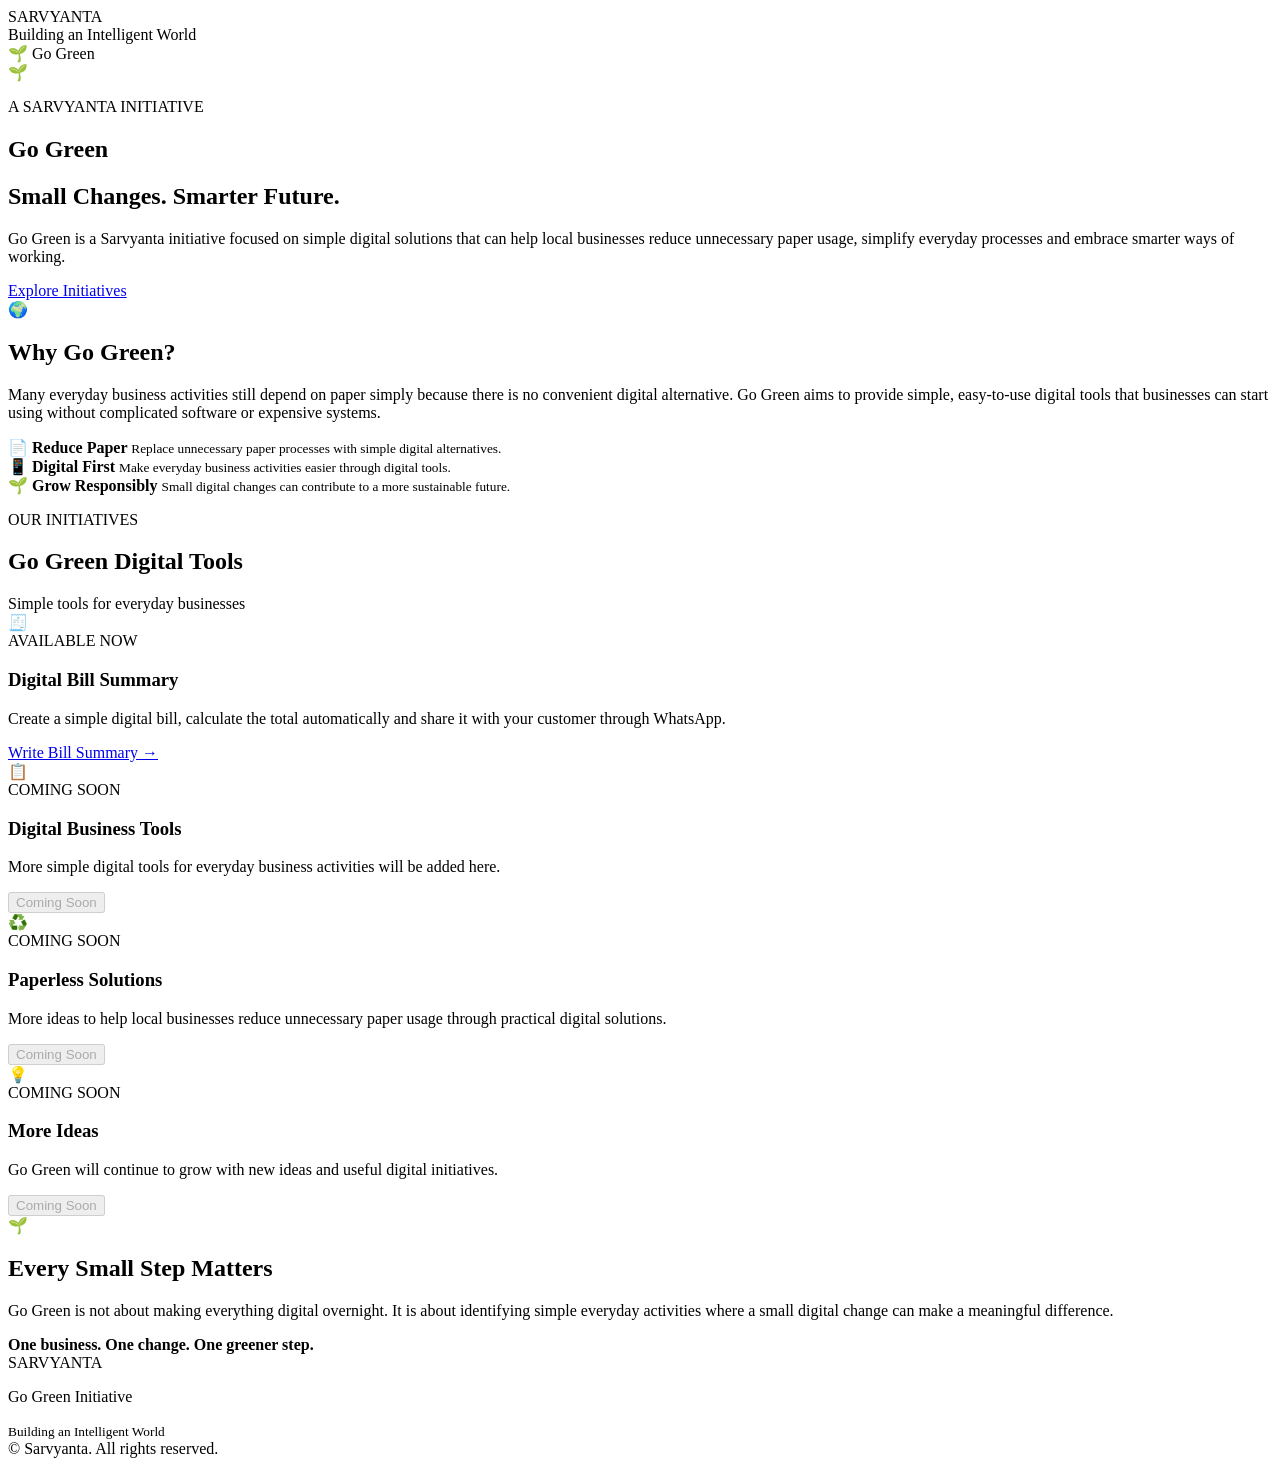
==== index.html @ 5d50a270 "Create index.html" ====
<!DOCTYPE html>
<html lang="en">

<head>

  <meta charset="UTF-8">

  <meta
    name="viewport"
    content="width=device-width, initial-scale=1.0">

  <title>Go Green | Sarvyanta</title>

  <meta
    name="description"
    content="Sarvyanta Go Green – simple digital initiatives that help businesses reduce unnecessary paper usage and adopt smarter digital solutions.">

  <link rel="stylesheet" href="style.css">

</head>


<body>


  <!-- HEADER -->

  <header class="top-bar">

    <div class="brand">

      <div class="brand-name">
        SARVYANTA
      </div>

      <div class="brand-tagline">
        Building an Intelligent World
      </div>

    </div>


    <div class="green-badge">
      🌱 Go Green
    </div>

  </header>



  <!-- HERO -->

  <main>

    <section class="hero">

      <div class="hero-leaf">
        🌱
      </div>


      <p class="initiative">
        A SARVYANTA INITIATIVE
      </p>


      <h1>
        Go Green
      </h1>


      <h2>
        Small Changes. Smarter Future.
      </h2>


      <p class="hero-text">

        Go Green is a Sarvyanta initiative focused on
        simple digital solutions that can help local
        businesses reduce unnecessary paper usage,
        simplify everyday processes and embrace
        smarter ways of working.

      </p>


      <a
        href="#initiatives"
        class="hero-btn">

        Explore Initiatives

      </a>

    </section>



    <!-- WHY GO GREEN -->

    <section class="intro-section">

      <div class="section-card">

        <div class="section-icon">
          🌍
        </div>


        <h2>
          Why Go Green?
        </h2>


        <p>

          Many everyday business activities still depend
          on paper simply because there is no convenient
          digital alternative.

          Go Green aims to provide simple,
          easy-to-use digital tools that businesses
          can start using without complicated software
          or expensive systems.

        </p>


        <div class="highlights">


          <div class="highlight">

            <span>
              📄
            </span>

            <strong>
              Reduce Paper
            </strong>

            <small>
              Replace unnecessary paper processes
              with simple digital alternatives.
            </small>

          </div>



          <div class="highlight">

            <span>
              📱
            </span>

            <strong>
              Digital First
            </strong>

            <small>
              Make everyday business activities
              easier through digital tools.
            </small>

          </div>



          <div class="highlight">

            <span>
              🌱
            </span>

            <strong>
              Grow Responsibly
            </strong>

            <small>
              Small digital changes can contribute
              to a more sustainable future.
            </small>

          </div>


        </div>

      </div>

    </section>



    <!-- INITIATIVES -->

    <section
      id="initiatives"
      class="initiatives-section">


      <div class="section-heading">

        <p>
          OUR INITIATIVES
        </p>

        <h2>
          Go Green Digital Tools
        </h2>

        <span>
          Simple tools for everyday businesses
        </span>

      </div>



      <div class="initiative-grid">


        <!-- BILL SUMMARY -->

        <div class="initiative-card active-card">

          <div class="card-icon">
            🧾
          </div>


          <div class="card-content">

            <span class="available">
              AVAILABLE NOW
            </span>


            <h3>
              Digital Bill Summary
            </h3>


            <p>

              Create a simple digital bill,
              calculate the total automatically
              and share it with your customer
              through WhatsApp.

            </p>


            <a
              href="BillSummary/"
              class="card-button">

              Write Bill Summary →

            </a>

          </div>

        </div>



        <!-- FUTURE FEATURE -->

        <div class="initiative-card future-card">

          <div class="card-icon">
            📋
          </div>


          <div class="card-content">

            <span class="coming">
              COMING SOON
            </span>


            <h3>
              Digital Business Tools
            </h3>


            <p>

              More simple digital tools for
              everyday business activities
              will be added here.

            </p>


            <button
              type="button"
              class="disabled-button"
              disabled>

              Coming Soon

            </button>

          </div>

        </div>



        <!-- FUTURE FEATURE -->

        <div class="initiative-card future-card">

          <div class="card-icon">
            ♻️
          </div>


          <div class="card-content">

            <span class="coming">
              COMING SOON
            </span>


            <h3>
              Paperless Solutions
            </h3>


            <p>

              More ideas to help local businesses
              reduce unnecessary paper usage
              through practical digital solutions.

            </p>


            <button
              type="button"
              class="disabled-button"
              disabled>

              Coming Soon

            </button>

          </div>

        </div>



        <!-- FUTURE FEATURE -->

        <div class="initiative-card future-card">

          <div class="card-icon">
            💡
          </div>


          <div class="card-content">

            <span class="coming">
              COMING SOON
            </span>


            <h3>
              More Ideas
            </h3>


            <p>

              Go Green will continue to grow
              with new ideas and useful digital
              initiatives.

            </p>


            <button
              type="button"
              class="disabled-button"
              disabled>

              Coming Soon

            </button>

          </div>

        </div>


      </div>

    </section>



    <!-- MESSAGE -->

    <section class="message-section">

      <div class="message-card">

        <div class="message-icon">
          🌱
        </div>


        <h2>
          Every Small Step Matters
        </h2>


        <p>

          Go Green is not about making everything
          digital overnight.

          It is about identifying simple everyday
          activities where a small digital change
          can make a meaningful difference.

        </p>


        <strong>
          One business. One change. One greener step.
        </strong>

      </div>

    </section>


  </main>



  <!-- FOOTER -->

  <footer>

    <div class="footer-brand">
      SARVYANTA
    </div>


    <p>
      Go Green Initiative
    </p>


    <small>
      Building an Intelligent World
    </small>


    <div class="copyright">
      © Sarvyanta. All rights reserved.
    </div>

  </footer>



  <script src="script.js"></script>

</body>

</html>
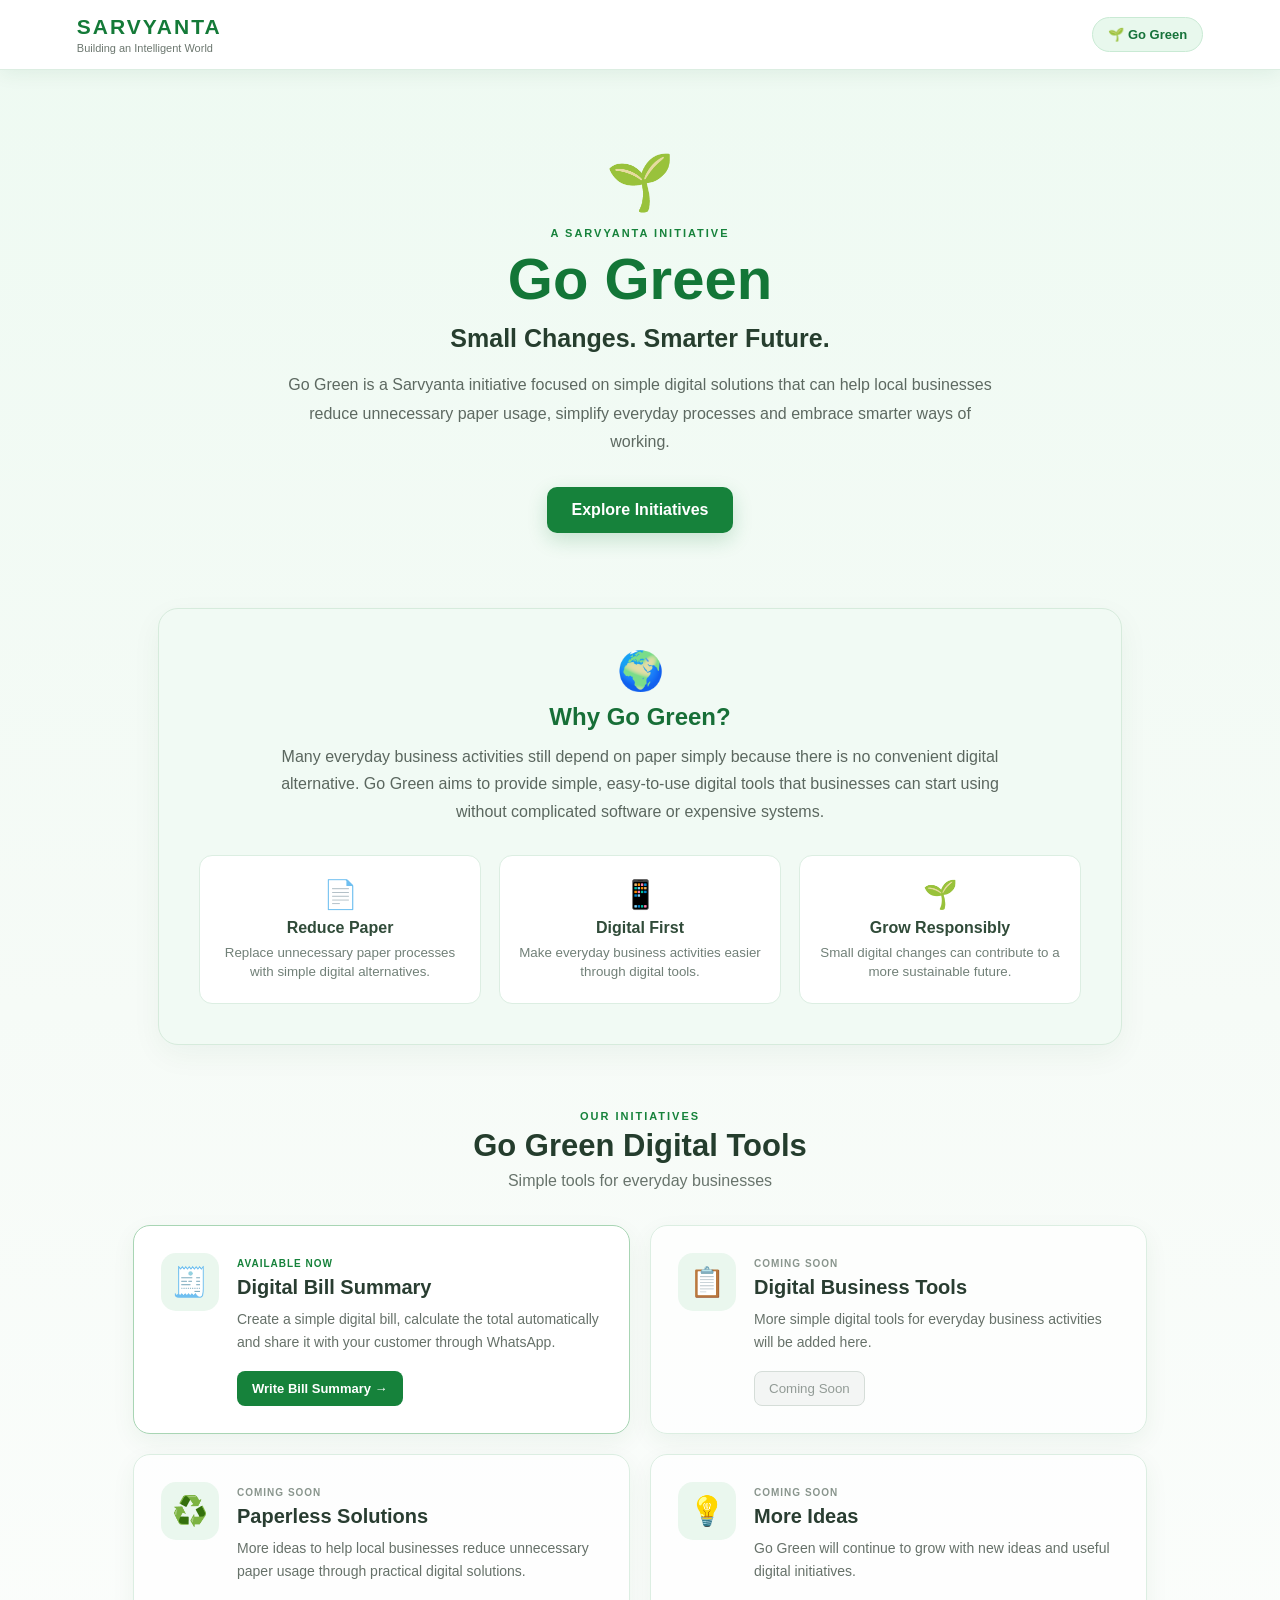
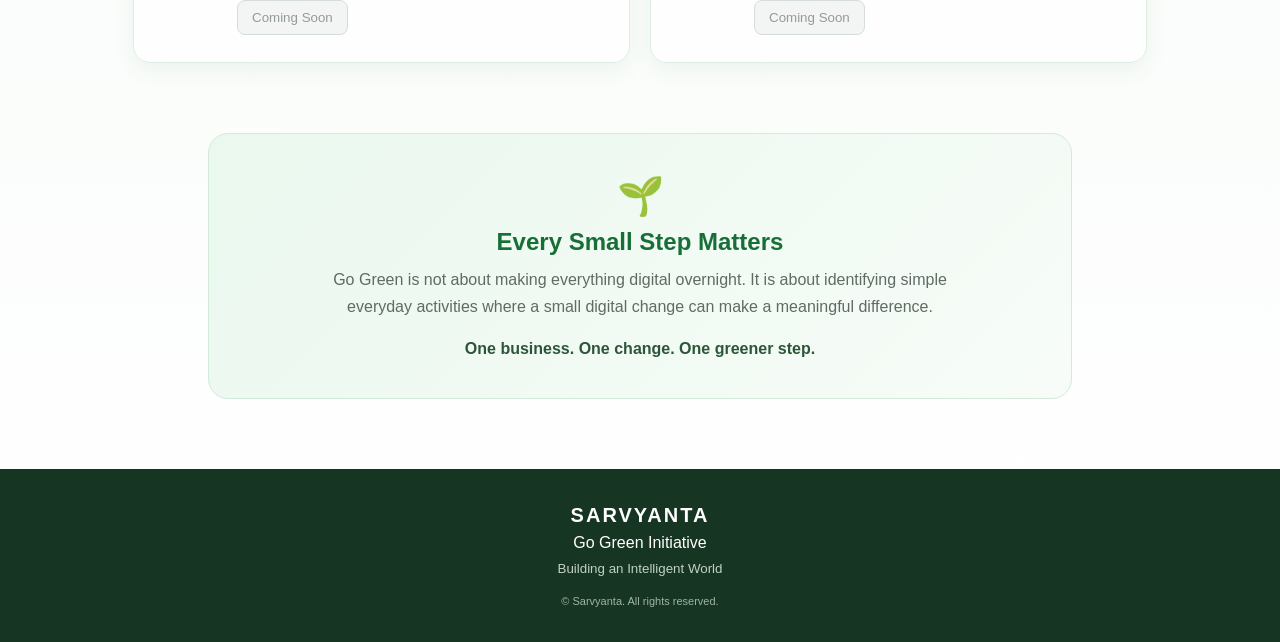
==== commit c585f5fa: "Update index.html" ====
--- a/index.html
+++ b/index.html
@@ -9,11 +9,99 @@
     name="viewport"
     content="width=device-width, initial-scale=1.0">
 
+
+  <!-- =========================
+       SEO
+  ========================== -->
+
   <title>Go Green | Sarvyanta</title>
 
   <meta
     name="description"
     content="Sarvyanta Go Green – simple digital initiatives that help businesses reduce unnecessary paper usage and adopt smarter digital solutions.">
+
+  <meta
+    name="keywords"
+    content="Sarvyanta Go Green, Go Green initiative, digital solutions, paperless business, digital business tools, digital bill, paper reduction, sustainable business">
+
+  <meta
+    name="robots"
+    content="index, follow">
+
+  <link
+    rel="canonical"
+    href="https://sarvyanta.com/GoGreen/">
+
+
+  <!-- =========================
+       OPEN GRAPH
+  ========================== -->
+
+  <meta
+    property="og:title"
+    content="Go Green | Sarvyanta">
+
+  <meta
+    property="og:description"
+    content="Sarvyanta Go Green – simple digital initiatives that help businesses reduce unnecessary paper usage and adopt smarter digital solutions.">
+
+  <meta
+    property="og:type"
+    content="website">
+
+  <meta
+    property="og:url"
+    content="https://sarvyanta.com/GoGreen/">
+
+  <meta
+    property="og:site_name"
+    content="Sarvyanta">
+
+
+  <!-- =========================
+       TWITTER / SOCIAL
+  ========================== -->
+
+  <meta
+    name="twitter:card"
+    content="summary">
+
+  <meta
+    name="twitter:title"
+    content="Go Green | Sarvyanta">
+
+  <meta
+    name="twitter:description"
+    content="Simple digital initiatives by Sarvyanta to help businesses reduce unnecessary paper usage and adopt smarter digital solutions.">
+
+
+  <!-- =========================
+       GOOGLE ANALYTICS
+       Measurement ID:
+       G-987ESMD68T
+  ========================== -->
+
+  <script
+    async
+    src="https://www.googletagmanager.com/gtag/js?id=G-987ESMD68T">
+  </script>
+
+  <script>
+    window.dataLayer = window.dataLayer || [];
+
+    function gtag() {
+      dataLayer.push(arguments);
+    }
+
+    gtag('js', new Date());
+
+    gtag('config', 'G-987ESMD68T');
+  </script>
+
+
+  <!-- =========================
+       STYLESHEET
+  ========================== -->
 
   <link rel="stylesheet" href="style.css">
 
@@ -479,4 +567,4 @@
 
 </body>
 
-</html>
+  </html>
--- a/style.css
+++ b/style.css
@@ -0,0 +1,875 @@
+* {
+  box-sizing: border-box;
+}
+
+html {
+  scroll-behavior: smooth;
+}
+
+body {
+  margin: 0;
+
+  font-family:
+    Arial,
+    Helvetica,
+    sans-serif;
+
+  color: #24352a;
+
+  background:
+    linear-gradient(
+      180deg,
+      #eefaf2 0%,
+      #f6fbf7 45%,
+      #ffffff 100%
+    );
+}
+
+
+/* =========================
+   HEADER
+========================= */
+
+.top-bar {
+
+  position: sticky;
+
+  top: 0;
+
+  z-index: 1000;
+
+  display: flex;
+
+  justify-content: space-between;
+
+  align-items: center;
+
+  padding:
+    15px 6%;
+
+  background:
+    rgba(255, 255, 255, 0.96);
+
+  border-bottom:
+    1px solid #dceee2;
+
+  box-shadow:
+    0 4px 18px
+    rgba(20, 80, 40, 0.07);
+
+}
+
+
+.brand-name {
+
+  font-size: 21px;
+
+  font-weight: 800;
+
+  letter-spacing: 2px;
+
+  color: #147a38;
+
+}
+
+
+.brand-tagline {
+
+  margin-top: 3px;
+
+  font-size: 11px;
+
+  color: #6c776f;
+
+}
+
+
+.green-badge {
+
+  padding:
+    9px 15px;
+
+  border-radius: 25px;
+
+  background: #e8f8ed;
+
+  border:
+    1px solid #c9ead4;
+
+  color: #16733a;
+
+  font-size: 13px;
+
+  font-weight: bold;
+
+}
+
+
+/* =========================
+   HERO
+========================= */
+
+.hero {
+
+  max-width: 900px;
+
+  margin: auto;
+
+  padding:
+    80px 20px 75px;
+
+  text-align: center;
+
+}
+
+
+.hero-leaf {
+
+  font-size: 55px;
+
+  margin-bottom: 12px;
+
+}
+
+
+.initiative {
+
+  margin: 0 0 8px;
+
+  font-size: 11px;
+
+  font-weight: bold;
+
+  letter-spacing: 2px;
+
+  color: #16823b;
+
+}
+
+
+.hero h1 {
+
+  margin: 0;
+
+  font-size: 58px;
+
+  line-height: 1.1;
+
+  color: #137637;
+
+}
+
+
+.hero h2 {
+
+  margin:
+    13px 0 18px;
+
+  font-size: 25px;
+
+  color: #263e2e;
+
+}
+
+
+.hero-text {
+
+  max-width: 720px;
+
+  margin: auto;
+
+  line-height: 1.8;
+
+  font-size: 16px;
+
+  color: #5d6961;
+
+}
+
+
+.hero-btn {
+
+  display: inline-block;
+
+  margin-top: 30px;
+
+  padding:
+    14px 25px;
+
+  border-radius: 10px;
+
+  background: #16823b;
+
+  color: white;
+
+  text-decoration: none;
+
+  font-weight: bold;
+
+  box-shadow:
+    0 7px 20px
+    rgba(22, 130, 59, 0.2);
+
+  transition: 0.2s ease;
+
+}
+
+
+.hero-btn:hover {
+
+  background: #10672f;
+
+  transform:
+    translateY(-2px);
+
+}
+
+
+/* =========================
+   INTRO
+========================= */
+
+.intro-section {
+
+  max-width: 1000px;
+
+  margin:
+    0 auto 65px;
+
+  padding:
+    0 18px;
+
+}
+
+
+.section-card {
+
+  padding: 40px;
+
+  text-align: center;
+
+  border-radius: 20px;
+
+  background: #f1faf4;
+
+  border:
+    1px solid #d6ebdc;
+
+  box-shadow:
+    0 10px 30px
+    rgba(20, 80, 40, 0.05);
+
+}
+
+
+.section-icon {
+
+  font-size: 38px;
+
+}
+
+
+.section-card h2 {
+
+  margin:
+    10px 0 12px;
+
+  color: #176f37;
+
+}
+
+
+.section-card > p {
+
+  max-width: 760px;
+
+  margin: auto;
+
+  line-height: 1.7;
+
+  color: #5b675f;
+
+}
+
+
+/* =========================
+   HIGHLIGHTS
+========================= */
+
+.highlights {
+
+  display: grid;
+
+  grid-template-columns:
+    repeat(3, 1fr);
+
+  gap: 18px;
+
+  margin-top: 30px;
+
+}
+
+
+.highlight {
+
+  padding: 22px 15px;
+
+  background: white;
+
+  border-radius: 13px;
+
+  border:
+    1px solid #dceee2;
+
+}
+
+
+.highlight span {
+
+  display: block;
+
+  font-size: 28px;
+
+  margin-bottom: 8px;
+
+}
+
+
+.highlight strong {
+
+  display: block;
+
+  color: #304b39;
+
+}
+
+
+.highlight small {
+
+  display: block;
+
+  margin-top: 6px;
+
+  line-height: 1.45;
+
+  color: #718078;
+
+}
+
+
+/* =========================
+   INITIATIVES
+========================= */
+
+.initiatives-section {
+
+  max-width: 1050px;
+
+  margin:
+    0 auto 70px;
+
+  padding:
+    0 18px;
+
+}
+
+
+.section-heading {
+
+  text-align: center;
+
+  margin-bottom: 35px;
+
+}
+
+
+.section-heading p {
+
+  margin: 0 0 6px;
+
+  font-size: 11px;
+
+  font-weight: bold;
+
+  letter-spacing: 2px;
+
+  color: #16823b;
+
+}
+
+
+.section-heading h2 {
+
+  margin: 0;
+
+  font-size: 31px;
+
+  color: #243d2d;
+
+}
+
+
+.section-heading span {
+
+  display: block;
+
+  margin-top: 8px;
+
+  color: #68746c;
+
+}
+
+
+/* =========================
+   CARD GRID
+========================= */
+
+.initiative-grid {
+
+  display: grid;
+
+  grid-template-columns:
+    repeat(2, 1fr);
+
+  gap: 20px;
+
+}
+
+
+.initiative-card {
+
+  display: flex;
+
+  gap: 18px;
+
+  padding: 27px;
+
+  border-radius: 17px;
+
+  background: white;
+
+  border:
+    1px solid #dceee2;
+
+  box-shadow:
+    0 8px 25px
+    rgba(20, 80, 40, 0.06);
+
+  transition:
+    transform 0.2s ease,
+    box-shadow 0.2s ease;
+
+}
+
+
+.active-card {
+
+  border:
+    1px solid #a8d5b4;
+
+}
+
+
+.initiative-card:hover {
+
+  transform:
+    translateY(-3px);
+
+  box-shadow:
+    0 14px 30px
+    rgba(20, 80, 40, 0.10);
+
+}
+
+
+.future-card {
+
+  background:
+    rgba(255,255,255,0.75);
+
+}
+
+
+.card-icon {
+
+  flex:
+    0 0 58px;
+
+  width: 58px;
+
+  height: 58px;
+
+  display: flex;
+
+  justify-content: center;
+
+  align-items: center;
+
+  border-radius: 15px;
+
+  background: #eaf7ee;
+
+  font-size: 29px;
+
+}
+
+
+.card-content {
+
+  flex: 1;
+
+}
+
+
+.available,
+.coming {
+
+  display: inline-block;
+
+  margin-bottom: 7px;
+
+  font-size: 10px;
+
+  font-weight: bold;
+
+  letter-spacing: 1px;
+
+}
+
+
+.available {
+
+  color: #16823b;
+
+}
+
+
+.coming {
+
+  color: #89958d;
+
+}
+
+
+.card-content h3 {
+
+  margin:
+    0 0 9px;
+
+  font-size: 20px;
+
+  color: #293d31;
+
+}
+
+
+.card-content p {
+
+  margin:
+    0 0 18px;
+
+  line-height: 1.6;
+
+  color: #667169;
+
+  font-size: 14px;
+
+}
+
+
+.card-button {
+
+  display: inline-block;
+
+  padding:
+    10px 15px;
+
+  border-radius: 8px;
+
+  background: #16823b;
+
+  color: white;
+
+  text-decoration: none;
+
+  font-size: 13px;
+
+  font-weight: bold;
+
+}
+
+
+.card-button:hover {
+
+  background: #10672f;
+
+}
+
+
+.disabled-button {
+
+  padding:
+    9px 14px;
+
+  border:
+    1px solid #d5ddd8;
+
+  border-radius: 8px;
+
+  background: #f3f5f4;
+
+  color: #929b96;
+
+}
+
+
+/* =========================
+   MESSAGE
+========================= */
+
+.message-section {
+
+  max-width: 900px;
+
+  margin:
+    0 auto 70px;
+
+  padding:
+    0 18px;
+
+}
+
+
+.message-card {
+
+  padding:
+    40px 25px;
+
+  text-align: center;
+
+  border-radius: 20px;
+
+  background:
+    linear-gradient(
+      135deg,
+      #eaf8ee,
+      #f7fcf8
+    );
+
+  border:
+    1px solid #d3ead9;
+
+}
+
+
+.message-icon {
+
+  font-size: 38px;
+
+}
+
+
+.message-card h2 {
+
+  margin:
+    10px 0;
+
+  color: #176f37;
+
+}
+
+
+.message-card p {
+
+  max-width: 680px;
+
+  margin:
+    0 auto 20px;
+
+  line-height: 1.7;
+
+  color: #5f6b63;
+
+}
+
+
+.message-card strong {
+
+  color: #2d5639;
+
+}
+
+
+/* =========================
+   FOOTER
+========================= */
+
+footer {
+
+  padding:
+    35px 20px;
+
+  text-align: center;
+
+  background: #173523;
+
+  color: white;
+
+}
+
+
+.footer-brand {
+
+  font-size: 20px;
+
+  font-weight: bold;
+
+  letter-spacing: 2px;
+
+}
+
+
+footer p {
+
+  margin:
+    7px 0;
+
+}
+
+
+footer small {
+
+  color: #bfd2c4;
+
+}
+
+
+.copyright {
+
+  margin-top: 18px;
+
+  font-size: 11px;
+
+  color: #9fb4a5;
+
+}
+
+
+/* =========================
+   MOBILE
+========================= */
+
+@media (max-width: 700px) {
+
+
+  .top-bar {
+
+    padding:
+      12px 4%;
+
+  }
+
+
+  .brand-name {
+
+    font-size: 18px;
+
+  }
+
+
+  .brand-tagline {
+
+    font-size: 9px;
+
+  }
+
+
+  .green-badge {
+
+    padding:
+      7px 10px;
+
+    font-size: 11px;
+
+  }
+
+
+  .hero {
+
+    padding:
+      55px 18px 50px;
+
+  }
+
+
+  .hero h1 {
+
+    font-size: 43px;
+
+  }
+
+
+  .hero h2 {
+
+    font-size: 21px;
+
+  }
+
+
+  .hero-text {
+
+    font-size: 14px;
+
+  }
+
+
+  .section-card {
+
+    padding:
+      28px 18px;
+
+  }
+
+
+  .highlights {
+
+    grid-template-columns: 1fr;
+
+  }
+
+
+  .initiative-grid {
+
+    grid-template-columns: 1fr;
+
+  }
+
+
+  .initiative-card {
+
+    padding:
+      22px;
+
+  }
+
+
+  .card-icon {
+
+    flex-basis: 48px;
+
+    width: 48px;
+
+    height: 48px;
+
+    font-size: 24px;
+
+  }
+
+
+  .section-heading h2 {
+
+    font-size: 26px;
+
+  }
+
+}
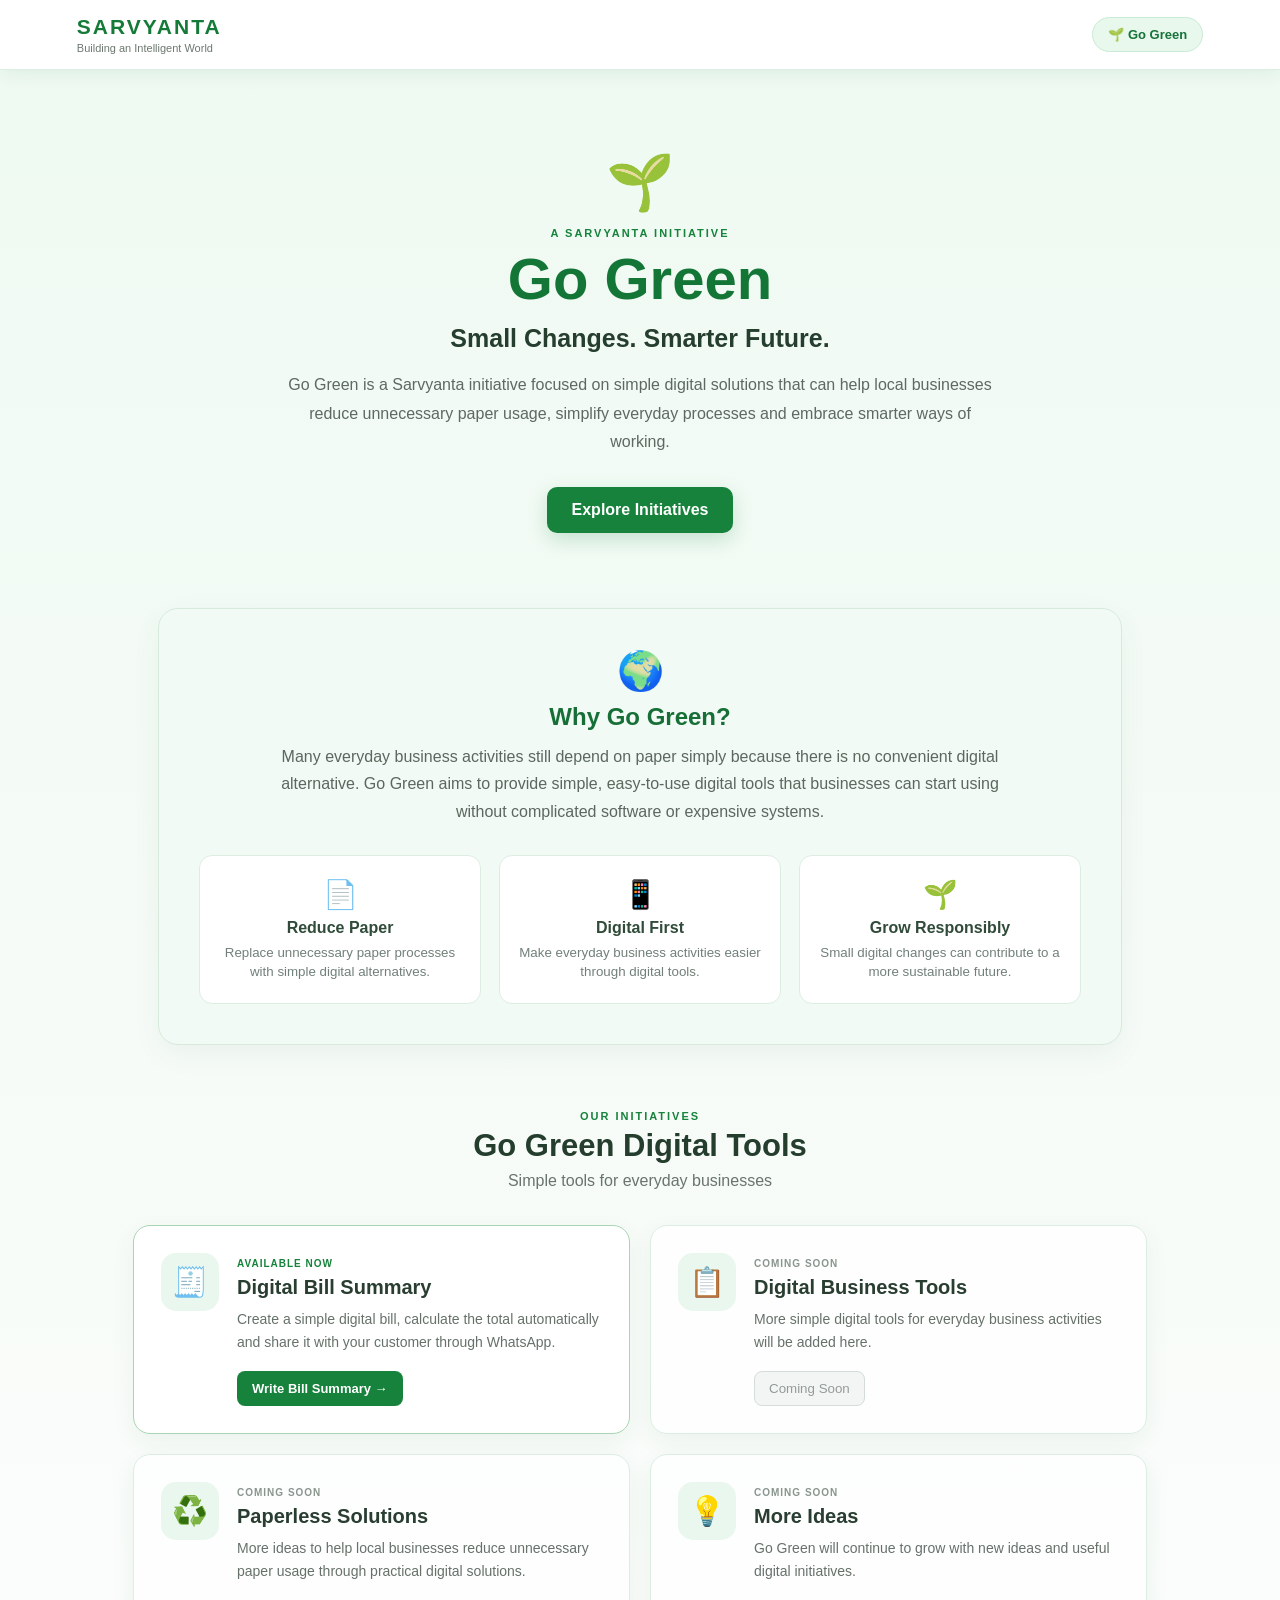
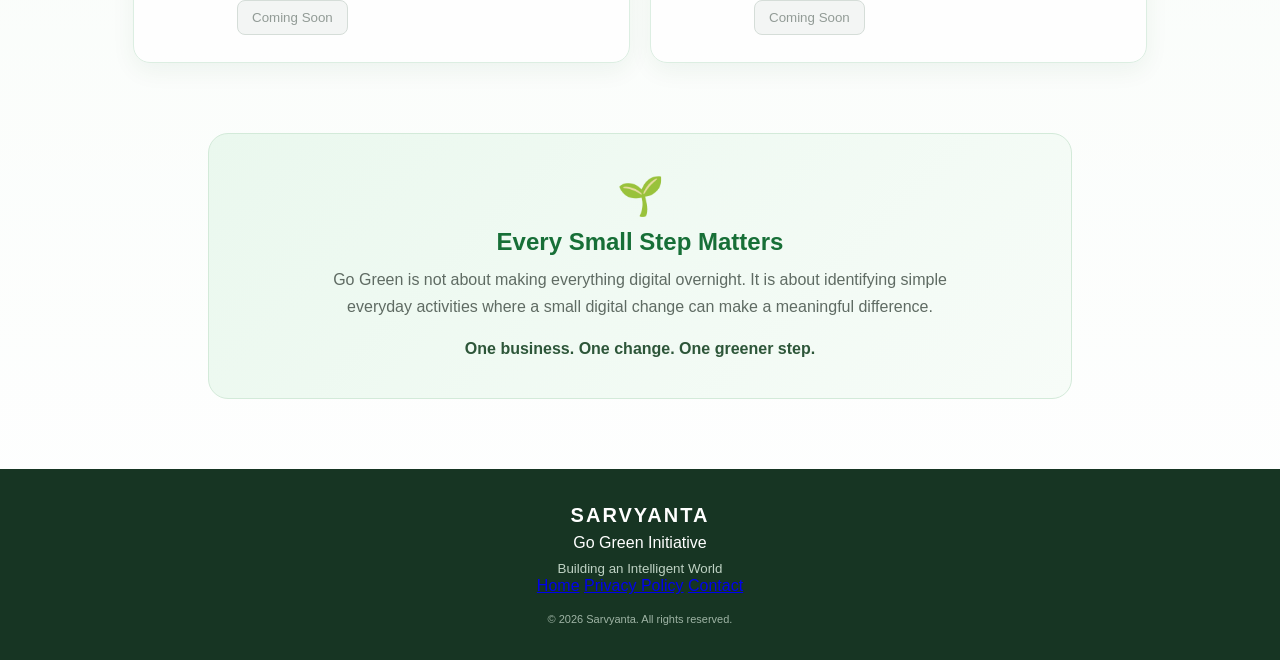
==== commit 74f20110: "Update index.html" ====
--- a/index.html
+++ b/index.html
@@ -8,7 +8,7 @@
   <meta
     name="viewport"
     content="width=device-width, initial-scale=1.0">
-
+<meta name="google-adsense-account" content="ca-pub-6474637490053228">
 
   <!-- =========================
        SEO
@@ -536,31 +536,7 @@
 
 
 
-  <!-- FOOTER -->
-
-  <footer>
-
-    <div class="footer-brand">
-      SARVYANTA
-    </div>
-
-
-    <p>
-      Go Green Initiative
-    </p>
-
-
-    <small>
-      Building an Intelligent World
-    </small>
-
-
-    <div class="copyright">
-      © Sarvyanta. All rights reserved.
-    </div>
-
-  </footer>
-
+<!-- FOOTER --> <footer> <div class="footer-brand"> SARVYANTA </div> <p> Go Green Initiative </p> <small> Building an Intelligent World </small> <div class="footer-links"> <a href="https://sarvyanta.com/">Home</a> <a href="https://sarvyanta.com/Privacy-Policy/">Privacy Policy</a> <a href="mailto:sarvyanta@gmail.com">Contact</a> </div> <div class="copyright"> © 2026 Sarvyanta. All rights reserved. </div> </footer> 
 
 
   <script src="script.js"></script>
